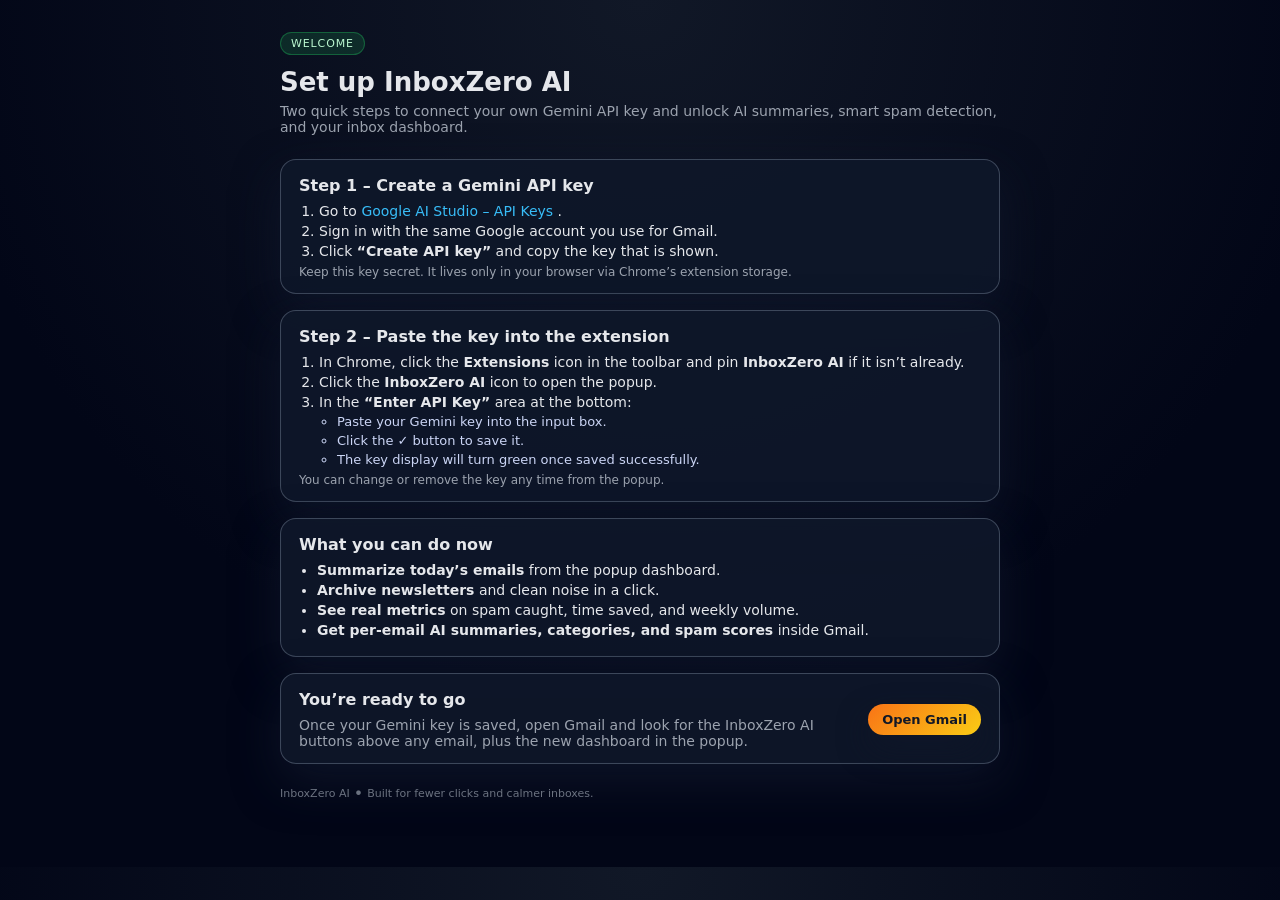
==== onboarding/index.html @ c838436a "feat: override on features" ====
<!DOCTYPE html>
<html lang="en">
<head>
  <meta charset="UTF-8">
  <title>InboxZero AI – Getting Started</title>
  <link rel="stylesheet" href="onboarding.css">
</head>
<body>
  <div class="page">
    <header class="hero">
      <div class="hero-badge">Welcome</div>
      <h1>Set up InboxZero AI</h1>
      <p class="hero-sub">
        Two quick steps to connect your own Gemini API key and unlock AI summaries,
        smart spam detection, and your inbox dashboard.
      </p>
    </header>

    <main>
      <section class="card">
        <h2>Step 1 – Create a Gemini API key</h2>
        <ol class="steps">
          <li>
            Go to
            <a href="https://aistudio.google.com/app/apikey" target="_blank" rel="noreferrer">
              Google AI Studio – API Keys
            </a>.
          </li>
          <li>
            Sign in with the same Google account you use for Gmail.
          </li>
          <li>
            Click <strong>“Create API key”</strong> and copy the key that is shown.
          </li>
        </ol>
        <p class="hint">
          Keep this key secret. It lives only in your browser via Chrome’s extension storage.
        </p>
      </section>

      <section class="card">
        <h2>Step 2 – Paste the key into the extension</h2>
        <ol class="steps">
          <li>
            In Chrome, click the <strong>Extensions</strong> icon in the toolbar and pin
            <strong>InboxZero AI</strong> if it isn’t already.
          </li>
          <li>
            Click the <strong>InboxZero AI</strong> icon to open the popup.
          </li>
          <li>
            In the <strong>“Enter API Key”</strong> area at the bottom:
            <ul>
              <li>Paste your Gemini key into the input box.</li>
              <li>Click the <strong>✓</strong> button to save it.</li>
              <li>The key display will turn green once saved successfully.</li>
            </ul>
          </li>
        </ol>
        <p class="hint">
          You can change or remove the key any time from the popup.
        </p>
      </section>

      <section class="card">
        <h2>What you can do now</h2>
        <ul class="feature-list">
          <li><strong>Summarize today’s emails</strong> from the popup dashboard.</li>
          <li><strong>Archive newsletters</strong> and clean noise in a click.</li>
          <li><strong>See real metrics</strong> on spam caught, time saved, and weekly volume.</li>
          <li><strong>Get per‑email AI summaries, categories, and spam scores</strong> inside Gmail.</li>
        </ul>
      </section>

      <section class="card card-inline">
        <div>
          <h2>You’re ready to go</h2>
          <p class="hero-sub">
            Once your Gemini key is saved, open Gmail and look for the InboxZero AI buttons
            above any email, plus the new dashboard in the popup.
          </p>
        </div>
        <div class="cta">
          <a href="https://mail.google.com/" target="_blank" rel="noreferrer" class="cta-btn">
            Open Gmail
          </a>
        </div>
      </section>
    </main>

    <footer class="footer">
      <span>InboxZero AI</span>
      <span class="dot">•</span>
      <span>Built for fewer clicks and calmer inboxes.</span>
    </footer>
  </div>
</body>
</html>
---- onboarding/onboarding.css ----
body {
  margin: 0;
  font-family: system-ui, -apple-system, BlinkMacSystemFont, "SF Pro Text", Roboto, sans-serif;
  background: radial-gradient(circle at top, #111827, #020617 65%);
  color: #e5e7eb;
}

.page {
  max-width: 720px;
  margin: 32px auto;
  padding: 0 16px 32px;
}

.hero {
  margin-bottom: 24px;
}

.hero-badge {
  display: inline-flex;
  align-items: center;
  padding: 4px 10px;
  border-radius: 999px;
  font-size: 11px;
  letter-spacing: 0.08em;
  text-transform: uppercase;
  background: rgba(34, 197, 94, 0.15);
  color: #bbf7d0;
  border: 1px solid rgba(34, 197, 94, 0.35);
}

.hero h1 {
  margin: 12px 0 6px;
  font-size: 26px;
  font-weight: 650;
}

.hero-sub {
  margin: 0;
  font-size: 14px;
  color: #9ca3af;
}

main {
  display: flex;
  flex-direction: column;
  gap: 16px;
}

.card {
  background: rgba(15, 23, 42, 0.92);
  border-radius: 16px;
  border: 1px solid rgba(148, 163, 184, 0.35);
  padding: 16px 18px 14px;
  box-shadow:
    0 18px 45px rgba(15, 23, 42, 0.8),
    0 0 0 1px rgba(15, 23, 42, 0.9) inset;
}

.card h2 {
  margin: 0 0 8px;
  font-size: 16px;
  font-weight: 600;
}

.steps {
  padding-left: 20px;
  margin: 6px 0 4px;
  font-size: 14px;
  color: #e5e7eb;
}

.steps li {
  margin-bottom: 4px;
}

.steps ul {
  margin: 4px 0 0;
  padding-left: 18px;
  font-size: 13px;
  color: #cbd5f5;
}

.hint {
  margin: 6px 0 0;
  font-size: 12px;
  color: #9ca3af;
}

a {
  color: #38bdf8;
  text-decoration: none;
}

a:hover {
  text-decoration: underline;
}

.feature-list {
  margin: 4px 0 0;
  padding-left: 18px;
  font-size: 14px;
  color: #e5e7eb;
}

.feature-list li {
  margin-bottom: 4px;
}

.card-inline {
  display: flex;
  justify-content: space-between;
  gap: 12px;
  align-items: center;
}

.cta {
  flex-shrink: 0;
}

.cta-btn {
  display: inline-flex;
  align-items: center;
  justify-content: center;
  padding: 8px 14px;
  border-radius: 999px;
  border: none;
  font-size: 13px;
  font-weight: 600;
  background: linear-gradient(135deg, #f97316, #facc15);
  color: #111827;
  cursor: pointer;
  text-decoration: none;
  box-shadow: 0 14px 30px rgba(15, 23, 42, 0.7);
}

.cta-btn:hover {
  filter: brightness(1.05);
}

.footer {
  margin-top: 20px;
  font-size: 11px;
  color: #6b7280;
  display: flex;
  align-items: center;
  gap: 4px;
}

.dot {
  font-size: 16px;
}

@media (max-width: 640px) {
  .page {
    margin-top: 20px;
  }
  .card-inline {
    flex-direction: column;
    align-items: flex-start;
  }
  .cta {
    width: 100%;
  }
  .cta-btn {
    width: 100%;
    justify-content: center;
  }
}
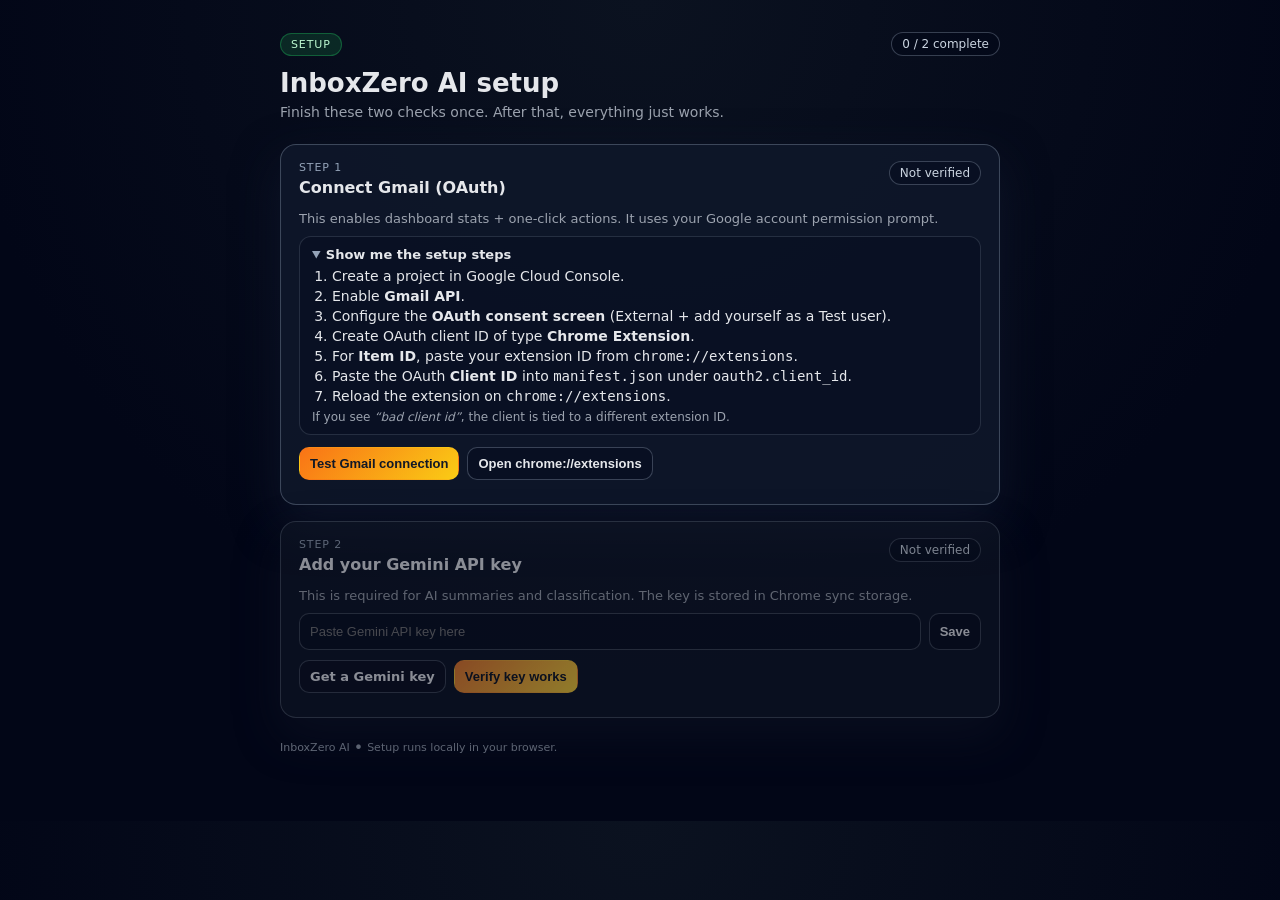
==== commit 750d81dc: "feat: added onboarding x" ====
--- a/onboarding/index.html
+++ b/onboarding/index.html
@@ -2,88 +2,95 @@
 <html lang="en">
 <head>
   <meta charset="UTF-8">
-  <title>InboxZero AI – Getting Started</title>
+  <title>InboxZero AI – Setup</title>
   <link rel="stylesheet" href="onboarding.css">
 </head>
 <body>
   <div class="page">
     <header class="hero">
-      <div class="hero-badge">Welcome</div>
-      <h1>Set up InboxZero AI</h1>
-      <p class="hero-sub">
-        Two quick steps to connect your own Gemini API key and unlock AI summaries,
-        smart spam detection, and your inbox dashboard.
-      </p>
+      <div class="hero-top">
+        <div class="hero-badge">Setup</div>
+        <div id="progressPill" class="pill">0 / 2 complete</div>
+      </div>
+      <h1>InboxZero AI setup</h1>
+      <p class="hero-sub">Finish these two checks once. After that, everything just works.</p>
     </header>
 
     <main>
-      <section class="card">
-        <h2>Step 1 – Create a Gemini API key</h2>
-        <ol class="steps">
-          <li>
-            Go to
-            <a href="https://aistudio.google.com/app/apikey" target="_blank" rel="noreferrer">
-              Google AI Studio – API Keys
-            </a>.
-          </li>
-          <li>
-            Sign in with the same Google account you use for Gmail.
-          </li>
-          <li>
-            Click <strong>“Create API key”</strong> and copy the key that is shown.
-          </li>
-        </ol>
-        <p class="hint">
-          Keep this key secret. It lives only in your browser via Chrome’s extension storage.
+      <section id="stepOAuth" class="card step-card">
+        <div class="step-head">
+          <div>
+            <div class="step-kicker">Step 1</div>
+            <h2>Connect Gmail (OAuth)</h2>
+          </div>
+          <div id="statusOAuth" class="status pending">Not verified</div>
+        </div>
+
+        <p class="subtle">
+          This enables dashboard stats + one‑click actions. It uses your Google account permission prompt.
         </p>
+
+        <details class="details" open>
+          <summary>Show me the setup steps</summary>
+          <ol class="steps">
+            <li>Create a project in Google Cloud Console.</li>
+            <li>Enable <strong>Gmail API</strong>.</li>
+            <li>Configure the <strong>OAuth consent screen</strong> (External + add yourself as a Test user).</li>
+            <li>Create OAuth client ID of type <strong>Chrome Extension</strong>.</li>
+            <li>For <strong>Item ID</strong>, paste your extension ID from <code>chrome://extensions</code>.</li>
+            <li>Paste the OAuth <strong>Client ID</strong> into <code>manifest.json</code> under <code>oauth2.client_id</code>.</li>
+            <li>Reload the extension on <code>chrome://extensions</code>.</li>
+          </ol>
+          <p class="hint">
+            If you see <em>“bad client id”</em>, the client is tied to a different extension ID.
+          </p>
+        </details>
+
+        <div class="actions">
+          <button id="btnTestOAuth" class="btn primary">Test Gmail connection</button>
+          <button id="btnOpenExtensions" class="btn">Open chrome://extensions</button>
+        </div>
+        <div id="msgOAuth" class="msg"></div>
       </section>
 
-      <section class="card">
-        <h2>Step 2 – Paste the key into the extension</h2>
-        <ol class="steps">
-          <li>
-            In Chrome, click the <strong>Extensions</strong> icon in the toolbar and pin
-            <strong>InboxZero AI</strong> if it isn’t already.
-          </li>
-          <li>
-            Click the <strong>InboxZero AI</strong> icon to open the popup.
-          </li>
-          <li>
-            In the <strong>“Enter API Key”</strong> area at the bottom:
-            <ul>
-              <li>Paste your Gemini key into the input box.</li>
-              <li>Click the <strong>✓</strong> button to save it.</li>
-              <li>The key display will turn green once saved successfully.</li>
-            </ul>
-          </li>
-        </ol>
-        <p class="hint">
-          You can change or remove the key any time from the popup.
+      <section id="stepGemini" class="card step-card disabled">
+        <div class="step-head">
+          <div>
+            <div class="step-kicker">Step 2</div>
+            <h2>Add your Gemini API key</h2>
+          </div>
+          <div id="statusGemini" class="status pending">Not verified</div>
+        </div>
+
+        <p class="subtle">
+          This is required for AI summaries and classification. The key is stored in Chrome sync storage.
         </p>
+
+        <div class="input-row">
+          <input id="geminiKeyInput" class="text-input" placeholder="Paste Gemini API key here">
+          <button id="btnSaveGeminiKey" class="btn">Save</button>
+        </div>
+
+        <div class="actions">
+          <a class="btn link" href="https://aistudio.google.com/app/apikey" target="_blank" rel="noreferrer">Get a Gemini key</a>
+          <button id="btnTestGemini" class="btn primary">Verify key works</button>
+        </div>
+        <div id="msgGemini" class="msg"></div>
       </section>
 
-      <section class="card">
-        <h2>What you can do now</h2>
-        <ul class="feature-list">
-          <li><strong>Summarize today’s emails</strong> from the popup dashboard.</li>
-          <li><strong>Archive newsletters</strong> and clean noise in a click.</li>
-          <li><strong>See real metrics</strong> on spam caught, time saved, and weekly volume.</li>
-          <li><strong>Get per‑email AI summaries, categories, and spam scores</strong> inside Gmail.</li>
-        </ul>
-      </section>
-
-      <section class="card card-inline">
-        <div>
-          <h2>You’re ready to go</h2>
-          <p class="hero-sub">
-            Once your Gemini key is saved, open Gmail and look for the InboxZero AI buttons
-            above any email, plus the new dashboard in the popup.
-          </p>
+      <section id="doneCard" class="card done-card hidden">
+        <div class="done-top">
+          <div class="status success">All set</div>
+          <div class="pill">2 / 2 complete</div>
         </div>
-        <div class="cta">
-          <a href="https://mail.google.com/" target="_blank" rel="noreferrer" class="cta-btn">
-            Open Gmail
-          </a>
+        <h2>Setup complete</h2>
+        <p class="subtle">You can close this tab. Open Gmail and use the buttons on any email.</p>
+        <div class="actions">
+          <a href="https://mail.google.com/" target="_blank" rel="noreferrer" class="btn primary">Open Gmail</a>
+          <button id="btnOpenPopupHint" class="btn">Open extension popup</button>
+        </div>
+        <div class="hint">
+          Tip: pin the extension so the dashboard is one click away.
         </div>
       </section>
     </main>
@@ -91,9 +98,11 @@
     <footer class="footer">
       <span>InboxZero AI</span>
       <span class="dot">•</span>
-      <span>Built for fewer clicks and calmer inboxes.</span>
+      <span>Setup runs locally in your browser.</span>
     </footer>
   </div>
+
+  <script src="onboarding.js"></script>
 </body>
 </html>
 
--- a/onboarding/onboarding.css
+++ b/onboarding/onboarding.css
@@ -1,7 +1,7 @@
 body {
   margin: 0;
   font-family: system-ui, -apple-system, BlinkMacSystemFont, "SF Pro Text", Roboto, sans-serif;
-  background: radial-gradient(circle at top, #111827, #020617 65%);
+  background: radial-gradient(circle at top, #0b1220, #020617 65%);
   color: #e5e7eb;
 }
 
@@ -13,6 +13,13 @@
 
 .hero {
   margin-bottom: 24px;
+}
+
+.hero-top {
+  display: flex;
+  align-items: center;
+  justify-content: space-between;
+  gap: 10px;
 }
 
 .hero-badge {
@@ -28,6 +35,17 @@
   border: 1px solid rgba(34, 197, 94, 0.35);
 }
 
+.pill {
+  display: inline-flex;
+  align-items: center;
+  padding: 4px 10px;
+  border-radius: 999px;
+  font-size: 12px;
+  color: #cbd5e1;
+  border: 1px solid rgba(148, 163, 184, 0.35);
+  background: rgba(2, 6, 23, 0.35);
+}
+
 .hero h1 {
   margin: 12px 0 6px;
   font-size: 26px;
@@ -62,6 +80,188 @@
   font-weight: 600;
 }
 
+.step-card {
+  position: relative;
+}
+
+.step-head {
+  display: flex;
+  align-items: flex-start;
+  justify-content: space-between;
+  gap: 10px;
+  margin-bottom: 6px;
+}
+
+.step-kicker {
+  font-size: 11px;
+  color: #94a3b8;
+  text-transform: uppercase;
+  letter-spacing: 0.08em;
+  margin-bottom: 4px;
+}
+
+.status {
+  display: inline-flex;
+  align-items: center;
+  padding: 4px 10px;
+  border-radius: 999px;
+  font-size: 12px;
+  border: 1px solid rgba(148, 163, 184, 0.35);
+  color: #cbd5e1;
+  background: rgba(2, 6, 23, 0.35);
+  white-space: nowrap;
+}
+
+.status.pending {
+  border-color: rgba(148, 163, 184, 0.35);
+  color: #cbd5e1;
+}
+
+.status.success {
+  border-color: rgba(34, 197, 94, 0.45);
+  background: rgba(34, 197, 94, 0.12);
+  color: #bbf7d0;
+}
+
+.status.error {
+  border-color: rgba(239, 68, 68, 0.5);
+  background: rgba(239, 68, 68, 0.12);
+  color: #fecaca;
+}
+
+.subtle {
+  margin: 0 0 10px;
+  font-size: 13px;
+  color: #9ca3af;
+}
+
+.details {
+  margin: 10px 0 12px;
+  border-radius: 12px;
+  border: 1px solid rgba(148, 163, 184, 0.2);
+  background: rgba(2, 6, 23, 0.25);
+  padding: 10px 12px;
+}
+
+.details summary {
+  cursor: pointer;
+  font-size: 13px;
+  color: #e5e7eb;
+  font-weight: 600;
+}
+
+.details summary::marker {
+  color: #94a3b8;
+}
+
+.actions {
+  display: flex;
+  gap: 8px;
+  flex-wrap: wrap;
+  align-items: center;
+}
+
+.btn {
+  appearance: none;
+  border: 1px solid rgba(148, 163, 184, 0.35);
+  background: rgba(2, 6, 23, 0.35);
+  color: #e5e7eb;
+  border-radius: 10px;
+  padding: 8px 10px;
+  font-size: 13px;
+  font-weight: 600;
+  cursor: pointer;
+  text-decoration: none;
+  display: inline-flex;
+  align-items: center;
+  justify-content: center;
+  gap: 6px;
+}
+
+.btn:hover {
+  filter: brightness(1.05);
+}
+
+.btn:disabled {
+  opacity: 0.55;
+  cursor: not-allowed;
+}
+
+.btn.primary {
+  border-color: transparent;
+  background: linear-gradient(135deg, #f97316, #facc15);
+  color: #111827;
+}
+
+.btn.link {
+  background: rgba(2, 6, 23, 0.15);
+}
+
+.input-row {
+  display: grid;
+  grid-template-columns: 1fr auto;
+  gap: 8px;
+  margin: 10px 0 10px;
+}
+
+.text-input {
+  width: 100%;
+  border-radius: 10px;
+  border: 1px solid rgba(148, 163, 184, 0.35);
+  background: rgba(2, 6, 23, 0.25);
+  color: #e5e7eb;
+  padding: 10px 10px;
+  font-size: 13px;
+  outline: none;
+  box-sizing: border-box;
+}
+
+.text-input:focus {
+  border-color: rgba(56, 189, 248, 0.6);
+  box-shadow: 0 0 0 3px rgba(56, 189, 248, 0.12);
+}
+
+.msg {
+  margin-top: 10px;
+  font-size: 12px;
+  color: #9ca3af;
+  white-space: pre-wrap;
+}
+
+.msg.ok {
+  color: #bbf7d0;
+}
+
+.msg.err {
+  color: #fecaca;
+}
+
+.msg.warn {
+  color: #fde68a;
+}
+
+.disabled {
+  opacity: 0.6;
+  pointer-events: none;
+  filter: grayscale(0.2);
+}
+
+.done-card {
+  border-color: rgba(34, 197, 94, 0.35);
+}
+
+.done-top {
+  display: flex;
+  justify-content: space-between;
+  align-items: center;
+  gap: 10px;
+  margin-bottom: 8px;
+}
+
+.hidden {
+  display: none;
+}
+
 .steps {
   padding-left: 20px;
   margin: 6px 0 4px;
@@ -106,37 +306,6 @@
   margin-bottom: 4px;
 }
 
-.card-inline {
-  display: flex;
-  justify-content: space-between;
-  gap: 12px;
-  align-items: center;
-}
-
-.cta {
-  flex-shrink: 0;
-}
-
-.cta-btn {
-  display: inline-flex;
-  align-items: center;
-  justify-content: center;
-  padding: 8px 14px;
-  border-radius: 999px;
-  border: none;
-  font-size: 13px;
-  font-weight: 600;
-  background: linear-gradient(135deg, #f97316, #facc15);
-  color: #111827;
-  cursor: pointer;
-  text-decoration: none;
-  box-shadow: 0 14px 30px rgba(15, 23, 42, 0.7);
-}
-
-.cta-btn:hover {
-  filter: brightness(1.05);
-}
-
 .footer {
   margin-top: 20px;
   font-size: 11px;
@@ -154,16 +323,8 @@
   .page {
     margin-top: 20px;
   }
-  .card-inline {
-    flex-direction: column;
-    align-items: flex-start;
+  .input-row {
+    grid-template-columns: 1fr;
   }
-  .cta {
-    width: 100%;
-  }
-  .cta-btn {
-    width: 100%;
-    justify-content: center;
-  }
-}
-
+}
+
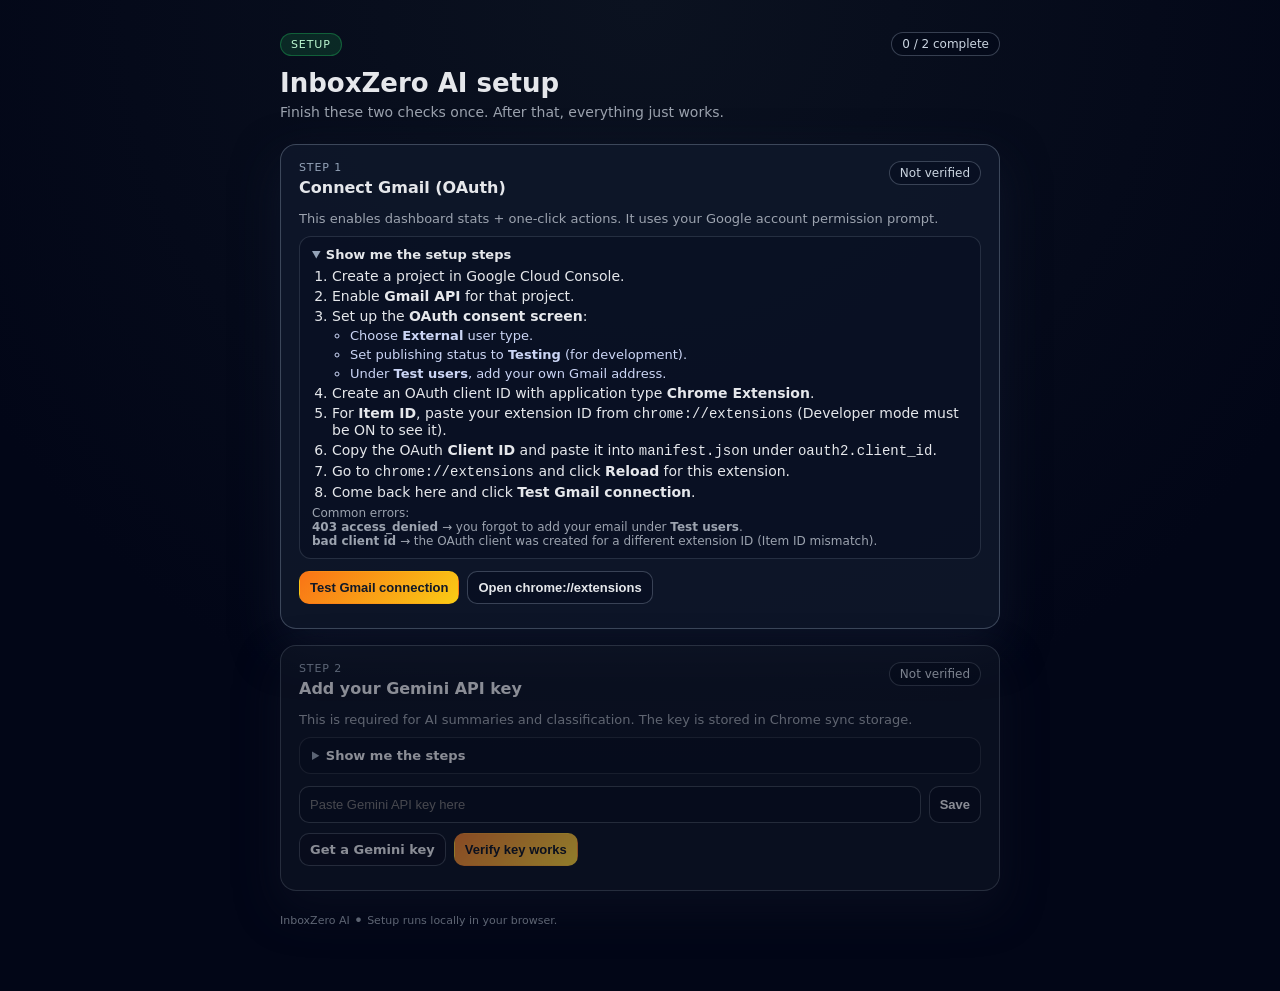
==== commit 07083e45: "Changes to Onboarding as well as OAuth behaviour" ====
--- a/onboarding/index.html
+++ b/onboarding/index.html
@@ -34,15 +34,28 @@
           <summary>Show me the setup steps</summary>
           <ol class="steps">
             <li>Create a project in Google Cloud Console.</li>
-            <li>Enable <strong>Gmail API</strong>.</li>
-            <li>Configure the <strong>OAuth consent screen</strong> (External + add yourself as a Test user).</li>
-            <li>Create OAuth client ID of type <strong>Chrome Extension</strong>.</li>
-            <li>For <strong>Item ID</strong>, paste your extension ID from <code>chrome://extensions</code>.</li>
-            <li>Paste the OAuth <strong>Client ID</strong> into <code>manifest.json</code> under <code>oauth2.client_id</code>.</li>
-            <li>Reload the extension on <code>chrome://extensions</code>.</li>
+            <li>Enable <strong>Gmail API</strong> for that project.</li>
+            <li>
+              Set up the <strong>OAuth consent screen</strong>:
+              <ul>
+                <li>Choose <strong>External</strong> user type.</li>
+                <li>Set publishing status to <strong>Testing</strong> (for development).</li>
+                <li>Under <strong>Test users</strong>, add your own Gmail address.</li>
+              </ul>
+            </li>
+            <li>Create an OAuth client ID with application type <strong>Chrome Extension</strong>.</li>
+            <li>
+              For <strong>Item ID</strong>, paste your extension ID from <code>chrome://extensions</code>
+              (Developer mode must be ON to see it).
+            </li>
+            <li>Copy the OAuth <strong>Client ID</strong> and paste it into <code>manifest.json</code> under <code>oauth2.client_id</code>.</li>
+            <li>Go to <code>chrome://extensions</code> and click <strong>Reload</strong> for this extension.</li>
+            <li>Come back here and click <strong>Test Gmail connection</strong>.</li>
           </ol>
           <p class="hint">
-            If you see <em>“bad client id”</em>, the client is tied to a different extension ID.
+            Common errors:
+            <br><strong>403 access_denied</strong> → you forgot to add your email under <strong>Test users</strong>.
+            <br><strong>bad client id</strong> → the OAuth client was created for a different extension ID (Item ID mismatch).
           </p>
         </details>
 
@@ -65,6 +78,27 @@
         <p class="subtle">
           This is required for AI summaries and classification. The key is stored in Chrome sync storage.
         </p>
+
+        <details class="details">
+          <summary>Show me the steps</summary>
+          <ol class="steps">
+            <li>
+              Open
+              <a href="https://aistudio.google.com/app/apikey" target="_blank" rel="noreferrer">
+                Google AI Studio – API Keys
+              </a>.
+            </li>
+            <li>Sign in with the Google account you want to use.</li>
+            <li>Click <strong>Create API key</strong> and copy it.</li>
+            <li>Paste it below and click <strong>Save</strong>.</li>
+            <li>Click <strong>Verify key works</strong> to complete setup.</li>
+          </ol>
+          <p class="hint">
+            Common errors:
+            <br><strong>NO_API_KEY</strong> → the key wasn’t saved yet (click Save).
+            <br><strong>API error 4xx/5xx</strong> → the key is invalid, revoked, or rate-limited. Create a new one.
+          </p>
+        </details>
 
         <div class="input-row">
           <input id="geminiKeyInput" class="text-input" placeholder="Paste Gemini API key here">
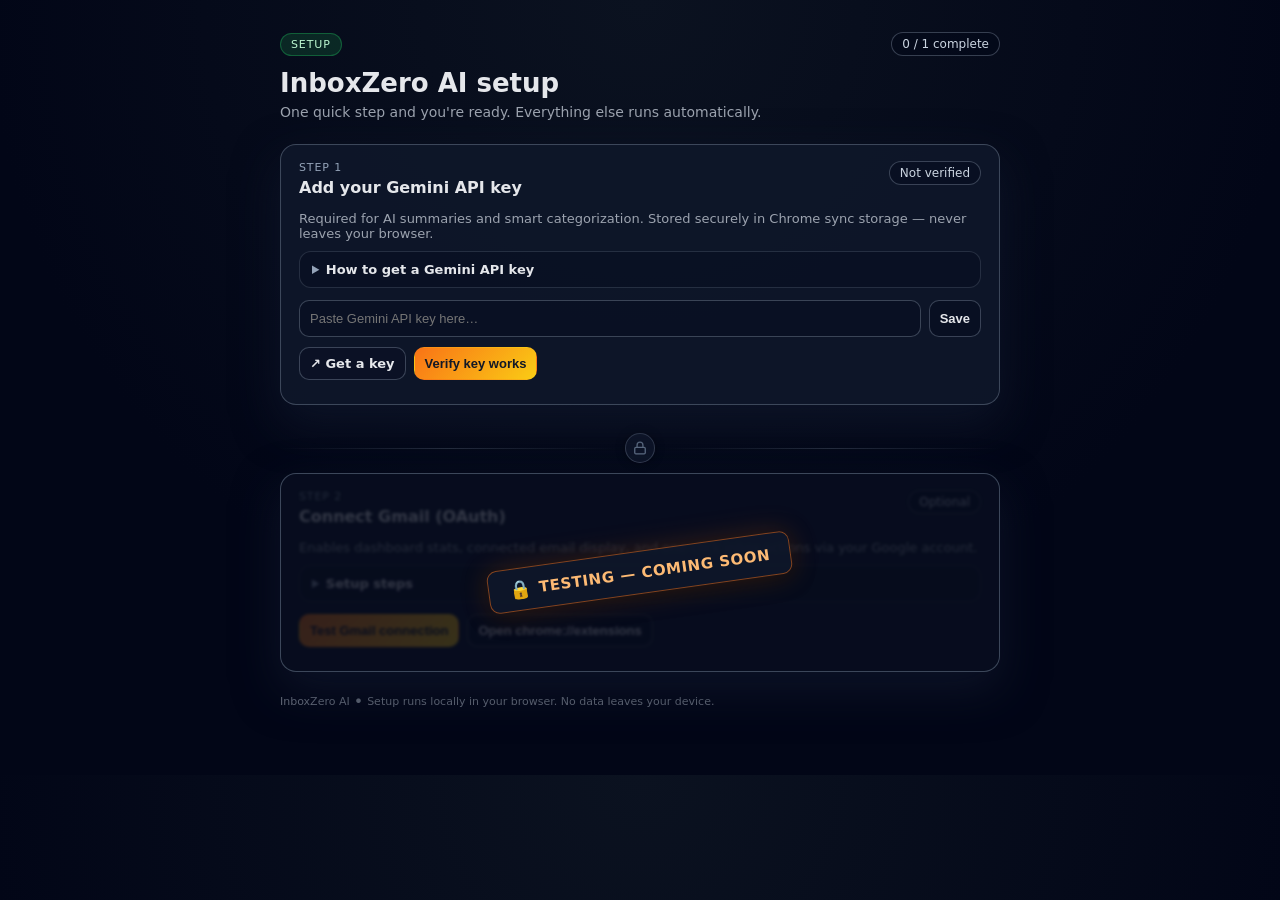
==== commit 26d53432: "fix: placed 'coming soon' signatures" ====
--- a/onboarding/index.html
+++ b/onboarding/index.html
@@ -10,133 +10,131 @@
     <header class="hero">
       <div class="hero-top">
         <div class="hero-badge">Setup</div>
-        <div id="progressPill" class="pill">0 / 2 complete</div>
+        <div id="progressPill" class="pill">0 / 1 complete</div>
       </div>
       <h1>InboxZero AI setup</h1>
-      <p class="hero-sub">Finish these two checks once. After that, everything just works.</p>
+      <p class="hero-sub">One quick step and you're ready. Everything else runs automatically.</p>
     </header>
 
     <main>
-      <section id="stepOAuth" class="card step-card">
+      <!-- STEP 1: Gemini API Key (active, required) -->
+      <section id="stepGemini" class="card step-card">
         <div class="step-head">
           <div>
             <div class="step-kicker">Step 1</div>
-            <h2>Connect Gmail (OAuth)</h2>
-          </div>
-          <div id="statusOAuth" class="status pending">Not verified</div>
-        </div>
-
-        <p class="subtle">
-          This enables dashboard stats + one‑click actions. It uses your Google account permission prompt.
-        </p>
-
-        <details class="details" open>
-          <summary>Show me the setup steps</summary>
-          <ol class="steps">
-            <li>Create a project in Google Cloud Console.</li>
-            <li>Enable <strong>Gmail API</strong> for that project.</li>
-            <li>
-              Set up the <strong>OAuth consent screen</strong>:
-              <ul>
-                <li>Choose <strong>External</strong> user type.</li>
-                <li>Set publishing status to <strong>Testing</strong> (for development).</li>
-                <li>Under <strong>Test users</strong>, add your own Gmail address.</li>
-              </ul>
-            </li>
-            <li>Create an OAuth client ID with application type <strong>Chrome Extension</strong>.</li>
-            <li>
-              For <strong>Item ID</strong>, paste your extension ID from <code>chrome://extensions</code>
-              (Developer mode must be ON to see it).
-            </li>
-            <li>Copy the OAuth <strong>Client ID</strong> and paste it into <code>manifest.json</code> under <code>oauth2.client_id</code>.</li>
-            <li>Go to <code>chrome://extensions</code> and click <strong>Reload</strong> for this extension.</li>
-            <li>Come back here and click <strong>Test Gmail connection</strong>.</li>
-          </ol>
-          <p class="hint">
-            Common errors:
-            <br><strong>403 access_denied</strong> → you forgot to add your email under <strong>Test users</strong>.
-            <br><strong>bad client id</strong> → the OAuth client was created for a different extension ID (Item ID mismatch).
-          </p>
-        </details>
-
-        <div class="actions">
-          <button id="btnTestOAuth" class="btn primary">Test Gmail connection</button>
-          <button id="btnOpenExtensions" class="btn">Open chrome://extensions</button>
-        </div>
-        <div id="msgOAuth" class="msg"></div>
-      </section>
-
-      <section id="stepGemini" class="card step-card disabled">
-        <div class="step-head">
-          <div>
-            <div class="step-kicker">Step 2</div>
             <h2>Add your Gemini API key</h2>
           </div>
           <div id="statusGemini" class="status pending">Not verified</div>
         </div>
 
         <p class="subtle">
-          This is required for AI summaries and classification. The key is stored in Chrome sync storage.
+          Required for AI summaries and smart categorization. Stored securely in Chrome sync storage — never leaves your browser.
         </p>
 
         <details class="details">
-          <summary>Show me the steps</summary>
+          <summary>How to get a Gemini API key</summary>
           <ol class="steps">
-            <li>
-              Open
-              <a href="https://aistudio.google.com/app/apikey" target="_blank" rel="noreferrer">
-                Google AI Studio – API Keys
-              </a>.
-            </li>
-            <li>Sign in with the Google account you want to use.</li>
+            <li>Open <a href="https://aistudio.google.com/app/apikey" target="_blank" rel="noreferrer">Google AI Studio – API Keys</a>.</li>
+            <li>Sign in with any Google account.</li>
             <li>Click <strong>Create API key</strong> and copy it.</li>
             <li>Paste it below and click <strong>Save</strong>.</li>
             <li>Click <strong>Verify key works</strong> to complete setup.</li>
           </ol>
           <p class="hint">
-            Common errors:
-            <br><strong>NO_API_KEY</strong> → the key wasn’t saved yet (click Save).
-            <br><strong>API error 4xx/5xx</strong> → the key is invalid, revoked, or rate-limited. Create a new one.
+            <strong>NO_API_KEY</strong> → click Save before verifying.<br>
+            <strong>API error 4xx/5xx</strong> → key is invalid or rate-limited. Create a new one.
           </p>
         </details>
 
         <div class="input-row">
-          <input id="geminiKeyInput" class="text-input" placeholder="Paste Gemini API key here">
+          <input id="geminiKeyInput" class="text-input" placeholder="Paste Gemini API key here…">
           <button id="btnSaveGeminiKey" class="btn">Save</button>
         </div>
 
         <div class="actions">
-          <a class="btn link" href="https://aistudio.google.com/app/apikey" target="_blank" rel="noreferrer">Get a Gemini key</a>
+          <a class="btn link" href="https://aistudio.google.com/app/apikey" target="_blank" rel="noreferrer">↗ Get a key</a>
           <button id="btnTestGemini" class="btn primary">Verify key works</button>
         </div>
         <div id="msgGemini" class="msg"></div>
       </section>
 
+      <!-- STEP 2: OAuth — Coming Soon -->
+      <div class="coming-soon-wrapper">
+        <div class="divider-lock">
+          <div class="divider-line"></div>
+          <div class="divider-icon" title="Requires OAuth — coming soon">
+            <svg width="14" height="14" viewBox="0 0 24 24" fill="none" stroke="currentColor" stroke-width="2.2" stroke-linecap="round" stroke-linejoin="round">
+              <rect x="3" y="11" width="18" height="11" rx="2" ry="2"></rect>
+              <path d="M7 11V7a5 5 0 0 1 10 0v4"></path>
+            </svg>
+          </div>
+          <div class="divider-line"></div>
+        </div>
+
+        <section id="stepOAuth" class="card step-card oauth-card">
+          <div class="step-head">
+            <div>
+              <div class="step-kicker">Step 2</div>
+              <h2>Connect Gmail (OAuth)</h2>
+            </div>
+            <div class="status pending">Optional</div>
+          </div>
+
+          <p class="subtle">
+            Enables dashboard stats, connected email display, and one-click inbox actions via your Google account.
+          </p>
+
+          <details class="details">
+            <summary>Setup steps</summary>
+            <ol class="steps">
+              <li>Create a project in Google Cloud Console.</li>
+              <li>Enable <strong>Gmail API</strong> for that project.</li>
+              <li>Set up the <strong>OAuth consent screen</strong> (External, Testing mode, add your Gmail as test user).</li>
+              <li>Create an OAuth client ID for <strong>Chrome Extension</strong>.</li>
+              <li>Paste your extension ID from <code>chrome://extensions</code> as the Item ID.</li>
+              <li>Copy the OAuth <strong>Client ID</strong> into <code>manifest.json</code> under <code>oauth2.client_id</code>.</li>
+              <li>Reload the extension and click <strong>Test Gmail connection</strong>.</li>
+            </ol>
+          </details>
+
+          <div class="actions">
+            <button id="btnTestOAuth" class="btn primary">Test Gmail connection</button>
+            <button id="btnOpenExtensions" class="btn">Open chrome://extensions</button>
+          </div>
+          <div id="msgOAuth" class="msg"></div>
+
+          <!-- Coming Soon overlay -->
+          <div class="coming-soon-overlay">
+            <div class="coming-soon-badge">
+              <span class="cs-icon">🔒</span>
+              <span class="cs-text">Testing — Coming Soon</span>
+            </div>
+          </div>
+        </section>
+      </div>
+
+      <!-- Done card -->
       <section id="doneCard" class="card done-card hidden">
         <div class="done-top">
-          <div class="status success">All set</div>
-          <div class="pill">2 / 2 complete</div>
+          <div class="status success">✓ All set</div>
+          <div class="pill">1 / 1 complete</div>
         </div>
         <h2>Setup complete</h2>
-        <p class="subtle">You can close this tab. Open Gmail and use the buttons on any email.</p>
+        <p class="subtle">Your Gemini key is verified. Open Gmail and InboxZero AI will enhance every email automatically.</p>
         <div class="actions">
-          <a href="https://mail.google.com/" target="_blank" rel="noreferrer" class="btn primary">Open Gmail</a>
-          <button id="btnOpenPopupHint" class="btn">Open extension popup</button>
+          <a href="https://mail.google.com/" target="_blank" rel="noreferrer" class="btn primary">Open Gmail →</a>
         </div>
-        <div class="hint">
-          Tip: pin the extension so the dashboard is one click away.
-        </div>
+        <div class="hint">Tip: Pin the extension to your toolbar so the dashboard is one click away.</div>
       </section>
     </main>
 
     <footer class="footer">
       <span>InboxZero AI</span>
       <span class="dot">•</span>
-      <span>Setup runs locally in your browser.</span>
+      <span>Setup runs locally in your browser. No data leaves your device.</span>
     </footer>
   </div>
 
   <script src="onboarding.js"></script>
 </body>
 </html>
-
--- a/onboarding/onboarding.css
+++ b/onboarding/onboarding.css
@@ -328,3 +328,91 @@
   }
 }
 
+
+/* ── Coming-Soon wrapper & divider ─────────────────────────── */
+.coming-soon-wrapper {
+  display: flex;
+  flex-direction: column;
+  gap: 0;
+}
+
+.divider-lock {
+  display: flex;
+  align-items: center;
+  gap: 10px;
+  padding: 12px 0 10px;
+}
+
+.divider-line {
+  flex: 1;
+  height: 1px;
+  background: linear-gradient(90deg, transparent, rgba(148,163,184,0.25), transparent);
+}
+
+.divider-icon {
+  display: flex;
+  align-items: center;
+  justify-content: center;
+  width: 28px;
+  height: 28px;
+  border-radius: 50%;
+  background: rgba(15,23,42,0.95);
+  border: 1px solid rgba(148,163,184,0.3);
+  color: #64748b;
+  flex-shrink: 0;
+  box-shadow: 0 0 10px rgba(0,0,0,0.4);
+}
+
+/* ── OAuth card with dim overlay ───────────────────────────── */
+.oauth-card {
+  position: relative;
+  overflow: hidden;
+}
+
+/* Blur & dim the card contents */
+.oauth-card > *:not(.coming-soon-overlay) {
+  filter: blur(1.5px);
+  opacity: 0.45;
+  pointer-events: none;
+  user-select: none;
+}
+
+/* The overlay itself */
+.coming-soon-overlay {
+  position: absolute;
+  inset: 0;
+  background: rgba(2, 6, 23, 0.55);
+  display: flex;
+  align-items: center;
+  justify-content: center;
+  border-radius: inherit;
+  z-index: 10;
+  pointer-events: none;
+}
+
+/* Slanted badge */
+.coming-soon-badge {
+  display: flex;
+  align-items: center;
+  gap: 8px;
+  transform: rotate(-8deg);
+  background: rgba(15, 23, 42, 0.92);
+  border: 1px solid rgba(249,115,22,0.5);
+  border-radius: 10px;
+  padding: 10px 20px;
+  box-shadow:
+    0 0 30px rgba(249,115,22,0.2),
+    0 4px 20px rgba(0,0,0,0.5);
+}
+
+.cs-icon {
+  font-size: 18px;
+}
+
+.cs-text {
+  font-size: 15px;
+  font-weight: 700;
+  color: #fdba74;
+  letter-spacing: 0.04em;
+  text-transform: uppercase;
+}
